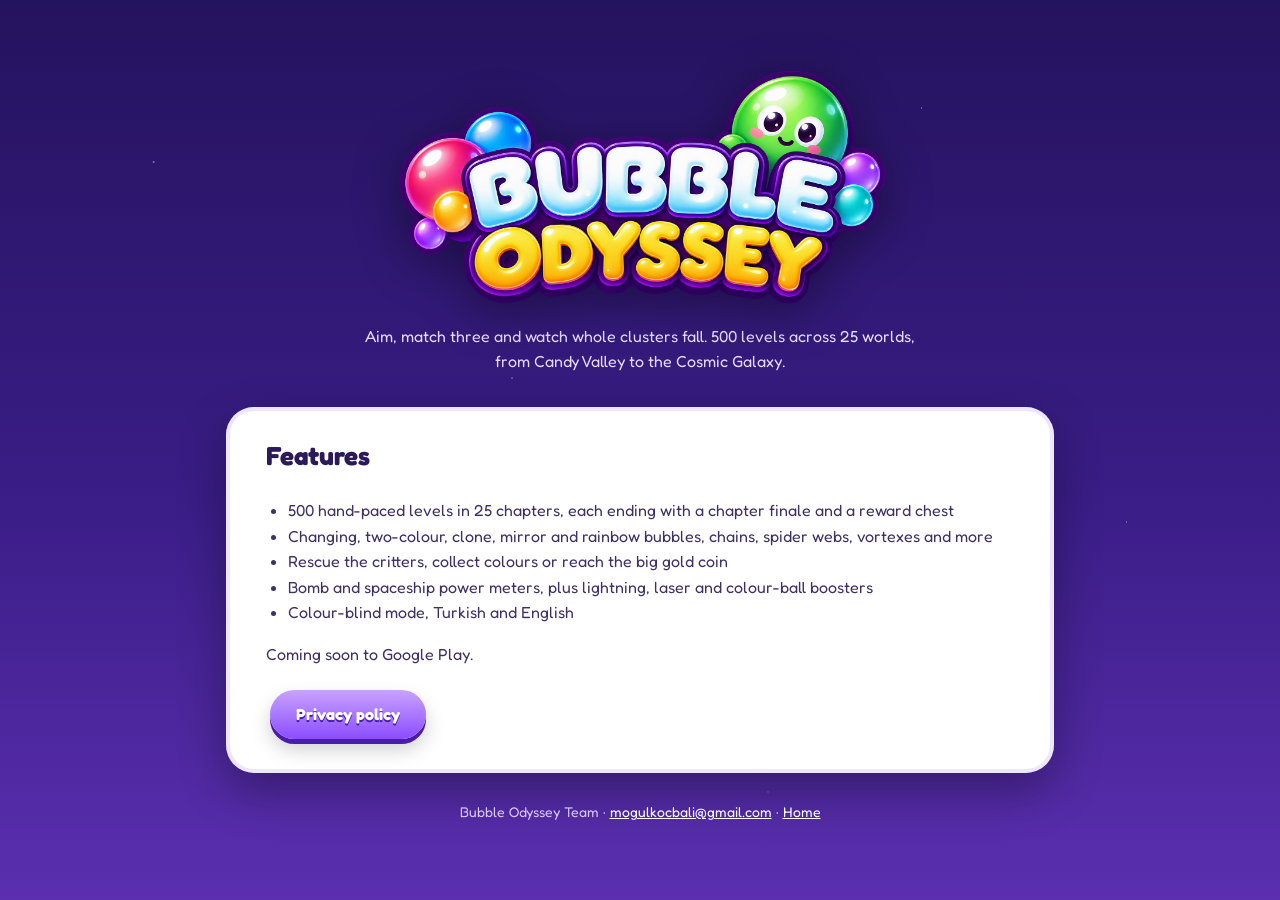
==== bubble-odyssey/index.html @ 01c54506 "Bubble Odyssey Team site: privacy policy (EN/TR) and app-ads.txt Co-Authored-By: Claude Opus 5.5 <no" ====
<!doctype html>
<html lang="en">
<head>
  <meta charset="utf-8">
  <meta name="viewport" content="width=device-width, initial-scale=1">
  <title>Bubble Odyssey</title>
  <meta name="description" content="Bubble Odyssey — a colourful bubble shooter with 500 levels in 25 worlds.">
  <link rel="icon" href="icon.png">
  <link rel="preconnect" href="https://fonts.googleapis.com">
  <link rel="stylesheet" href="https://fonts.googleapis.com/css2?family=Fredoka:wght@400;600;700&display=swap">
  <link rel="stylesheet" href="../style.css">
</head>
<body>
  <div class="wrap">
    <header class="hero">
      <img class="logo" src="logo.webp" alt="Bubble Odyssey" width="520" height="260">
      <p>Aim, match three and watch whole clusters fall. 500 levels across 25 worlds, from Candy Valley to the Cosmic Galaxy.</p>
    </header>

    <section class="card">
      <h2>Features</h2>
      <ul>
        <li>500 hand-paced levels in 25 chapters, each ending with a chapter finale and a reward chest</li>
        <li>Changing, two-colour, clone, mirror and rainbow bubbles, chains, spider webs, vortexes and more</li>
        <li>Rescue the critters, collect colours or reach the big gold coin</li>
        <li>Bomb and spaceship power meters, plus lightning, laser and colour-ball boosters</li>
        <li>Colour-blind mode, Turkish and English</li>
      </ul>
      <p>Coming soon to Google Play.</p>
      <a class="btn secondary" href="privacy.html">Privacy policy</a>
    </section>

    <footer>
      Bubble Odyssey Team · <a href="mailto:mogulkocbali@gmail.com">mogulkocbali@gmail.com</a> · <a href="../">Home</a>
    </footer>
  </div>
</body>
</html>
---- style.css ----
:root {
  --bg1: #24135e;
  --bg2: #5b2fb0;
  --card: #ffffff;
  --ink: #2b1a5a;
  --muted: #6b5f8f;
  --accent: #ff4f9e;
  --green: #36c23c;
  --line: #e6dcff;
}
* { box-sizing: border-box; }
html { -webkit-text-size-adjust: 100%; }
body {
  margin: 0;
  font-family: "Fredoka", system-ui, -apple-system, "Segoe UI", Roboto, sans-serif;
  color: var(--ink);
  background: linear-gradient(180deg, var(--bg1), #3a1d86 55%, var(--bg2)) fixed;
  min-height: 100vh;
  line-height: 1.6;
}
body::before {
  /* soft stars */
  content: "";
  position: fixed;
  inset: 0;
  pointer-events: none;
  background-image:
    radial-gradient(1.5px 1.5px at 12% 18%, #fff8, transparent),
    radial-gradient(1px 1px at 72% 12%, #fff9, transparent),
    radial-gradient(1.5px 1.5px at 40% 42%, #fff6, transparent),
    radial-gradient(1px 1px at 88% 58%, #fff8, transparent),
    radial-gradient(1.5px 1.5px at 22% 76%, #fff7, transparent),
    radial-gradient(1px 1px at 60% 88%, #fff6, transparent);
}
a { color: #7a3df0; }
.wrap { max-width: 860px; margin: 0 auto; padding: 32px 16px 64px; position: relative; }
.hero { text-align: center; color: #fff; padding: 24px 0 8px; }
.hero img.logo { width: min(520px, 100%); height: auto; filter: drop-shadow(0 10px 24px #0006); }
.hero h1 { font-size: clamp(28px, 6vw, 44px); margin: 8px 0 4px; }
.hero p { color: #e6dcff; margin: 0 auto; max-width: 560px; }
.card {
  background: var(--card);
  border-radius: 28px;
  padding: 28px clamp(18px, 4vw, 40px);
  margin-top: 24px;
  box-shadow: 0 18px 48px #0005, inset 0 0 0 4px #c9b5ff55;
}
.card h2 { margin-top: 0; font-size: 26px; }
.card h3 { margin: 28px 0 6px; font-size: 19px; color: #4b1ca8; }
.card p, .card li { color: #3d3263; }
.card ul { padding-left: 22px; }
.muted { color: var(--muted); font-size: 14px; }
.btn {
  display: inline-block;
  background: linear-gradient(#8ff06a, #36c23c);
  color: #fff;
  text-decoration: none;
  font-weight: 700;
  padding: 12px 26px;
  border-radius: 999px;
  box-shadow: 0 5px 0 #1b7d2a, 0 10px 20px #0003;
  text-shadow: 0 2px 0 #1b7d2a;
  margin: 6px 4px;
}
.btn.secondary { background: linear-gradient(#c9a2ff, #8a4dff); box-shadow: 0 5px 0 #4b1ca8, 0 10px 20px #0003; text-shadow: 0 2px 0 #4b1ca8; }
.game { display: flex; gap: 20px; align-items: center; flex-wrap: wrap; }
.game img { width: 112px; height: 112px; border-radius: 26px; box-shadow: 0 8px 20px #0003; }
.game div { flex: 1; min-width: 220px; }
.lang { display: flex; gap: 8px; justify-content: center; margin-top: 16px; }
.lang button {
  border: 0; border-radius: 999px; padding: 8px 18px; font: inherit; font-weight: 700; cursor: pointer;
  background: #ffffff22; color: #fff;
}
.lang button[aria-pressed="true"] { background: #fff; color: var(--ink); }
[data-lang] { display: none; }
[data-lang].on { display: block; }
table { border-collapse: collapse; width: 100%; font-size: 15px; }
th, td { text-align: left; padding: 10px; border-bottom: 1px solid var(--line); vertical-align: top; }
th { color: #4b1ca8; }
.table-scroll { overflow-x: auto; }
footer { text-align: center; color: #d9c8ff; font-size: 14px; margin-top: 28px; }
footer a { color: #fff; }
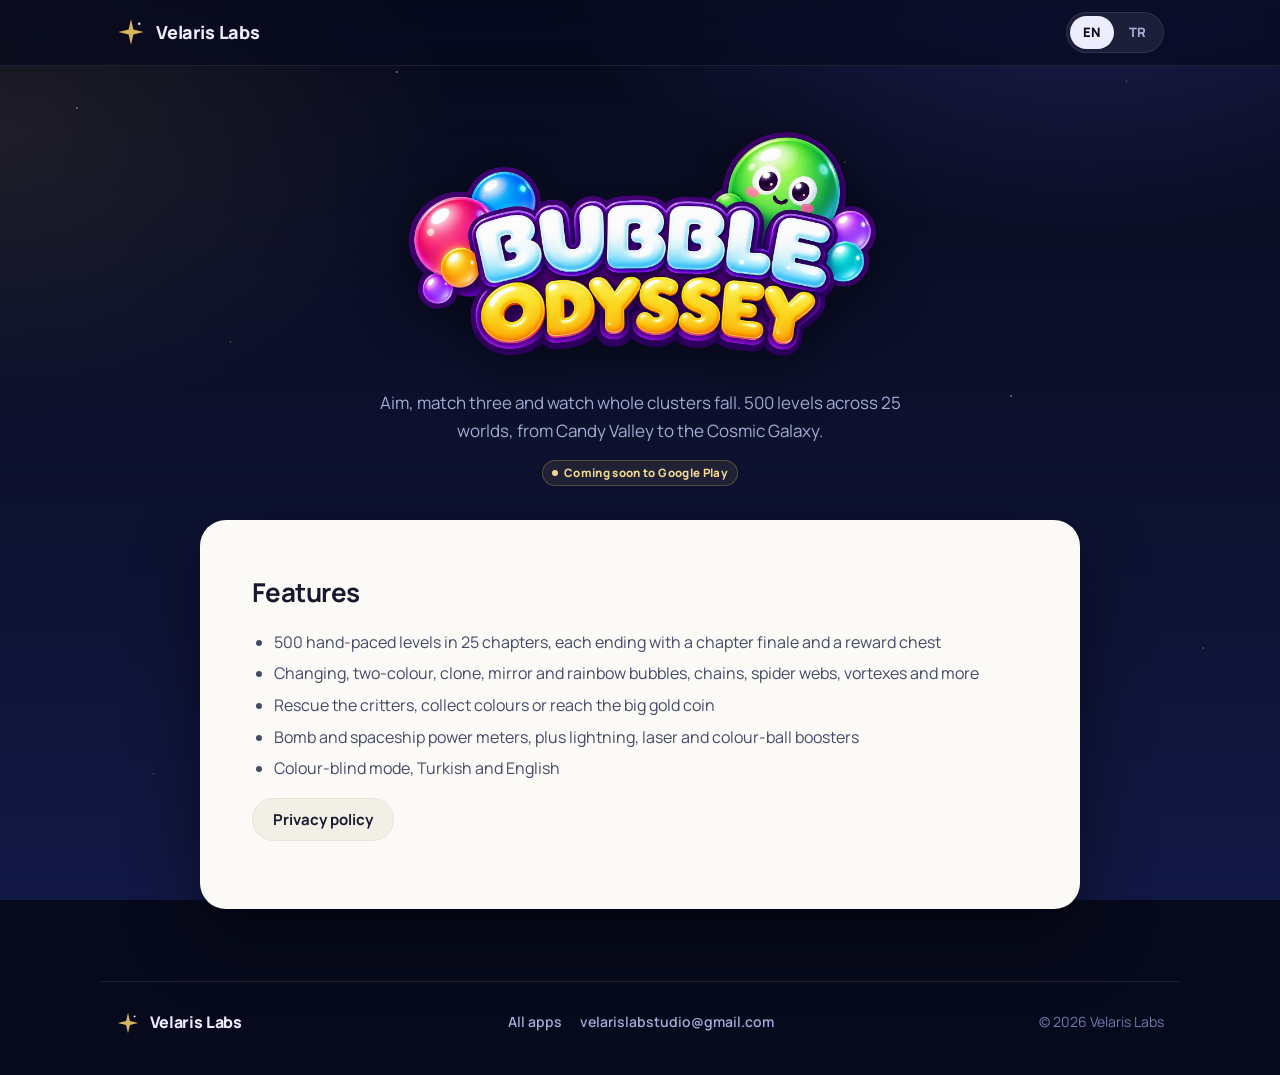
==== commit 8db6dc6a: "Velaris Labs site refresh: new contact address, English by default, one design - Contact email is no" ====
--- a/bubble-odyssey/index.html
+++ b/bubble-odyssey/index.html
@@ -1,38 +1,78 @@
 <!doctype html>
-<html lang="en">
+<html lang="en" data-ui="en" data-title-en="Bubble Odyssey | Velaris Labs" data-title-tr="Bubble Odyssey | Velaris Labs">
 <head>
   <meta charset="utf-8">
   <meta name="viewport" content="width=device-width, initial-scale=1">
-  <title>Bubble Odyssey</title>
-  <meta name="description" content="Bubble Odyssey — a colourful bubble shooter with 500 levels in 25 worlds.">
+  <title>Bubble Odyssey | Velaris Labs</title>
+  <meta name="description" content="Bubble Odyssey: a colourful bubble shooter with 500 levels in 25 worlds, by Velaris Labs.">
+  <meta name="theme-color" content="#070a1c">
+  <meta property="og:type" content="website">
+  <meta property="og:title" content="Bubble Odyssey">
+  <meta property="og:description" content="A colourful bubble shooter with 500 levels in 25 worlds.">
+  <meta property="og:image" content="https://balimogulkoc.github.io/bubble-odyssey/icon.png">
   <link rel="icon" href="icon.png">
   <link rel="preconnect" href="https://fonts.googleapis.com">
-  <link rel="stylesheet" href="https://fonts.googleapis.com/css2?family=Fredoka:wght@400;600;700&display=swap">
+  <link rel="preconnect" href="https://fonts.gstatic.com" crossorigin>
+  <link rel="stylesheet" href="https://fonts.googleapis.com/css2?family=Manrope:wght@400;500;600;700;800&display=swap">
   <link rel="stylesheet" href="../style.css">
+  <script src="../site.js"></script>
 </head>
 <body>
-  <div class="wrap">
-    <header class="hero">
-      <img class="logo" src="logo.webp" alt="Bubble Odyssey" width="520" height="260">
-      <p>Aim, match three and watch whole clusters fall. 500 levels across 25 worlds, from Candy Valley to the Cosmic Galaxy.</p>
-    </header>
+  <header class="nav">
+    <div class="nav-in">
+      <a class="brand" href="../" aria-label="Velaris Labs home">
+        <svg viewBox="0 0 40 40" aria-hidden="true"><path d="M20 3 L23.2 16.8 L37 20 L23.2 23.2 L20 37 L16.8 23.2 L3 20 L16.8 16.8 Z" fill="#d8b45f"/><circle cx="31" cy="9" r="1.6" fill="#eceeff"/></svg>
+        <span>Velaris Labs</span>
+      </a>
+      <div class="lang" role="group" aria-label="Language / Dil">
+        <button type="button" data-set-lang="en" aria-pressed="true">EN</button>
+        <button type="button" data-set-lang="tr" aria-pressed="false">TR</button>
+      </div>
+    </div>
+  </header>
 
-    <section class="card">
-      <h2>Features</h2>
-      <ul>
+  <div class="doc-head">
+    <img class="logo" src="logo.webp" alt="Bubble Odyssey" width="500" height="250">
+    <p class="lede">
+      <span lang="en">Aim, match three and watch whole clusters fall. 500 levels across 25 worlds, from Candy Valley to the Cosmic Galaxy.</span>
+      <span lang="tr">Nişan al, üç rengi eşleştir ve koca kümelerin düşüşünü izle. Şeker Vadisi'nden Kozmik Galaksi'ye 25 dünyada 500 seviye.</span>
+    </p>
+    <span class="badge soon"><span lang="en">Coming soon to Google Play</span><span lang="tr">Yakında Google Play'de</span></span>
+  </div>
+
+  <main class="page-pad">
+    <article class="paper">
+      <h2><span lang="en">Features</span><span lang="tr">Özellikler</span></h2>
+      <ul lang="en">
         <li>500 hand-paced levels in 25 chapters, each ending with a chapter finale and a reward chest</li>
         <li>Changing, two-colour, clone, mirror and rainbow bubbles, chains, spider webs, vortexes and more</li>
         <li>Rescue the critters, collect colours or reach the big gold coin</li>
         <li>Bomb and spaceship power meters, plus lightning, laser and colour-ball boosters</li>
         <li>Colour-blind mode, Turkish and English</li>
       </ul>
-      <p>Coming soon to Google Play.</p>
-      <a class="btn secondary" href="privacy.html">Privacy policy</a>
-    </section>
+      <ul lang="tr">
+        <li>25 bölümde, elle dengelenmiş 500 seviye; her bölüm bir final seviyesi ve ödül sandığıyla biter</li>
+        <li>Değişen, iki renkli, klon, ayna ve gökkuşağı balonlar, zincirler, örümcek ağları, girdaplar ve daha fazlası</li>
+        <li>Yaratıkları kurtar, renkleri topla ya da büyük altın paraya ulaş</li>
+        <li>Bomba ve uzay gemisi güç göstergeleri; şimşek, lazer ve renk topu güçlendiricileri</li>
+        <li>Renk körlüğü modu, Türkçe ve İngilizce</li>
+      </ul>
+      <p>
+        <a class="btn" href="privacy.html"><span lang="en">Privacy policy</span><span lang="tr">Gizlilik politikası</span></a>
+      </p>
+    </article>
+  </main>
 
-    <footer>
-      Bubble Odyssey Team · <a href="mailto:mogulkocbali@gmail.com">mogulkocbali@gmail.com</a> · <a href="../">Home</a>
-    </footer>
-  </div>
+  <footer class="foot">
+    <a class="brand" href="../" aria-label="Velaris Labs home">
+      <svg viewBox="0 0 40 40" aria-hidden="true"><path d="M20 3 L23.2 16.8 L37 20 L23.2 23.2 L20 37 L16.8 23.2 L3 20 L16.8 16.8 Z" fill="#d8b45f"/><circle cx="31" cy="9" r="1.6" fill="#eceeff"/></svg>
+      <span>Velaris Labs</span>
+    </a>
+    <nav aria-label="Footer">
+      <a href="../"><span lang="en">All apps</span><span lang="tr">Tüm uygulamalar</span></a>
+      <a href="mailto:velarislabstudio@gmail.com">velarislabstudio@gmail.com</a>
+    </nav>
+    <span>© <span data-year>2026</span> Velaris Labs</span>
+  </footer>
 </body>
 </html>
--- a/style.css
+++ b/style.css
@@ -1,82 +1,278 @@
+/* Velaris Labs: one stylesheet for every page on this site (home, game page, privacy policies, 404).
+   Language visibility: html[data-ui] decides which of lang="en" / lang="tr" is shown (see site.js). */
 :root {
-  --bg1: #24135e;
-  --bg2: #5b2fb0;
-  --card: #ffffff;
-  --ink: #2b1a5a;
-  --muted: #6b5f8f;
-  --accent: #ff4f9e;
-  --green: #36c23c;
-  --line: #e6dcff;
-}
+  --night: #070a1c;
+  --night-2: #0d1230;
+  --indigo: #1c2366;
+  --gold: #d8b45f;
+  --gold-2: #f1d995;
+  --gold-ink: #2a2006;
+  --text: #eceeff;
+  --muted: #a6acd6;
+  --faint: #737aac;
+  --glass: rgba(255, 255, 255, 0.04);
+  --glass-2: rgba(255, 255, 255, 0.075);
+  --stroke: rgba(255, 255, 255, 0.09);
+  --stroke-2: rgba(255, 255, 255, 0.18);
+  --live: #8ff0b8;
+  --paper: #fbfaf6;
+  --paper-2: #f2efe6;
+  --ink: #171a2e;
+  --ink-2: #444a68;
+  --ink-3: #7a7f99;
+  --rule: #e6e2d6;
+  --link-paper: #2f43c4;
+  --radius: 22px;
+  --wrap: 1080px;
+}
+
+html[data-ui="tr"] [lang="en"],
+html[data-ui="en"] [lang="tr"] { display: none !important; }
+
 * { box-sizing: border-box; }
-html { -webkit-text-size-adjust: 100%; }
+html { -webkit-text-size-adjust: 100%; scroll-behavior: smooth; scroll-padding-top: 76px; }
 body {
   margin: 0;
-  font-family: "Fredoka", system-ui, -apple-system, "Segoe UI", Roboto, sans-serif;
-  color: var(--ink);
-  background: linear-gradient(180deg, var(--bg1), #3a1d86 55%, var(--bg2)) fixed;
+  font-family: "Manrope", system-ui, -apple-system, "Segoe UI", Roboto, sans-serif;
+  font-size: 16px;
+  line-height: 1.6;
+  color: var(--text);
+  background:
+    radial-gradient(900px 520px at 85% -8%, rgba(92, 84, 220, 0.30), transparent 62%),
+    radial-gradient(760px 480px at 0% 12%, rgba(216, 180, 95, 0.10), transparent 60%),
+    linear-gradient(180deg, var(--night) 0%, var(--night-2) 55%, #121845 100%) fixed;
+  background-color: var(--night);
   min-height: 100vh;
-  line-height: 1.6;
+  overflow-x: hidden;
 }
 body::before {
-  /* soft stars */
   content: "";
   position: fixed;
   inset: 0;
   pointer-events: none;
+  z-index: 0;
   background-image:
-    radial-gradient(1.5px 1.5px at 12% 18%, #fff8, transparent),
-    radial-gradient(1px 1px at 72% 12%, #fff9, transparent),
-    radial-gradient(1.5px 1.5px at 40% 42%, #fff6, transparent),
-    radial-gradient(1px 1px at 88% 58%, #fff8, transparent),
-    radial-gradient(1.5px 1.5px at 22% 76%, #fff7, transparent),
-    radial-gradient(1px 1px at 60% 88%, #fff6, transparent);
-}
-a { color: #7a3df0; }
-.wrap { max-width: 860px; margin: 0 auto; padding: 32px 16px 64px; position: relative; }
-.hero { text-align: center; color: #fff; padding: 24px 0 8px; }
-.hero img.logo { width: min(520px, 100%); height: auto; filter: drop-shadow(0 10px 24px #0006); }
-.hero h1 { font-size: clamp(28px, 6vw, 44px); margin: 8px 0 4px; }
-.hero p { color: #e6dcff; margin: 0 auto; max-width: 560px; }
-.card {
-  background: var(--card);
-  border-radius: 28px;
-  padding: 28px clamp(18px, 4vw, 40px);
-  margin-top: 24px;
-  box-shadow: 0 18px 48px #0005, inset 0 0 0 4px #c9b5ff55;
-}
-.card h2 { margin-top: 0; font-size: 26px; }
-.card h3 { margin: 28px 0 6px; font-size: 19px; color: #4b1ca8; }
-.card p, .card li { color: #3d3263; }
-.card ul { padding-left: 22px; }
-.muted { color: var(--muted); font-size: 14px; }
+    radial-gradient(1.2px 1.2px at 6% 12%, #fffa, transparent),
+    radial-gradient(1px 1px at 18% 38%, #fff7, transparent),
+    radial-gradient(1.4px 1.4px at 31% 8%, #fff9, transparent),
+    radial-gradient(1px 1px at 44% 27%, #fff6, transparent),
+    radial-gradient(1.3px 1.3px at 57% 64%, #fff6, transparent),
+    radial-gradient(1px 1px at 66% 18%, #fff8, transparent),
+    radial-gradient(1.5px 1.5px at 79% 44%, #fff9, transparent),
+    radial-gradient(1px 1px at 88% 9%, #fff7, transparent),
+    radial-gradient(1.2px 1.2px at 94% 72%, #fff6, transparent),
+    radial-gradient(1px 1px at 12% 86%, #fff6, transparent),
+    radial-gradient(1.3px 1.3px at 37% 93%, #fff5, transparent),
+    radial-gradient(1px 1px at 72% 88%, #fff6, transparent);
+}
+body > * { position: relative; z-index: 1; }
+
+a { color: var(--gold-2); }
+img { max-width: 100%; }
+:focus-visible { outline: 2px solid var(--gold); outline-offset: 3px; border-radius: 8px; }
+.sr-only { position: absolute; width: 1px; height: 1px; padding: 0; margin: -1px; overflow: hidden; clip: rect(0 0 0 0); white-space: nowrap; border: 0; }
+.skip { position: absolute; left: 12px; top: -48px; z-index: 50; background: var(--gold); color: var(--gold-ink); font-weight: 800; padding: 8px 14px; border-radius: 10px; text-decoration: none; }
+.skip:focus { top: 12px; }
+
+/* ---------- Top bar ---------- */
+.nav {
+  position: sticky;
+  top: 0;
+  z-index: 20;
+  background: rgba(7, 10, 28, 0.72);
+  -webkit-backdrop-filter: saturate(140%) blur(14px);
+  backdrop-filter: saturate(140%) blur(14px);
+  border-bottom: 1px solid var(--stroke);
+}
+.nav-in { max-width: var(--wrap); margin: 0 auto; padding: 12px 16px; display: flex; align-items: center; gap: 12px; }
+.brand { display: inline-flex; align-items: center; gap: 10px; color: var(--text); text-decoration: none; font-weight: 800; font-size: 18px; letter-spacing: -0.01em; }
+.brand svg { width: 30px; height: 30px; flex: none; }
+.nav-links { display: flex; gap: 2px; margin-left: auto; }
+.nav-links a { color: var(--muted); text-decoration: none; font-weight: 600; font-size: 14.5px; padding: 8px 12px; border-radius: 999px; }
+.nav-links a:hover { color: var(--text); background: var(--glass-2); }
+.lang { display: inline-flex; gap: 2px; padding: 3px; border-radius: 999px; background: var(--glass-2); border: 1px solid var(--stroke); margin-left: auto; flex: none; }
+.nav-links + .lang { margin-left: 8px; }
+.lang button {
+  border: 0; border-radius: 999px; padding: 6px 13px; font: inherit; font-size: 13px; font-weight: 800; letter-spacing: 0.04em;
+  cursor: pointer; background: transparent; color: var(--muted);
+}
+.lang button:hover { color: var(--text); }
+.lang button[aria-pressed="true"] { background: var(--text); color: var(--night); }
+@media (max-width: 680px) {
+  .nav-links { display: none; }
+  .nav-links + .lang { margin-left: auto; }
+}
+
+/* ---------- Buttons ---------- */
 .btn {
-  display: inline-block;
-  background: linear-gradient(#8ff06a, #36c23c);
-  color: #fff;
-  text-decoration: none;
-  font-weight: 700;
-  padding: 12px 26px;
-  border-radius: 999px;
-  box-shadow: 0 5px 0 #1b7d2a, 0 10px 20px #0003;
-  text-shadow: 0 2px 0 #1b7d2a;
-  margin: 6px 4px;
-}
-.btn.secondary { background: linear-gradient(#c9a2ff, #8a4dff); box-shadow: 0 5px 0 #4b1ca8, 0 10px 20px #0003; text-shadow: 0 2px 0 #4b1ca8; }
-.game { display: flex; gap: 20px; align-items: center; flex-wrap: wrap; }
-.game img { width: 112px; height: 112px; border-radius: 26px; box-shadow: 0 8px 20px #0003; }
-.game div { flex: 1; min-width: 220px; }
-.lang { display: flex; gap: 8px; justify-content: center; margin-top: 16px; }
-.lang button {
-  border: 0; border-radius: 999px; padding: 8px 18px; font: inherit; font-weight: 700; cursor: pointer;
-  background: #ffffff22; color: #fff;
-}
-.lang button[aria-pressed="true"] { background: #fff; color: var(--ink); }
-[data-lang] { display: none; }
-[data-lang].on { display: block; }
-table { border-collapse: collapse; width: 100%; font-size: 15px; }
-th, td { text-align: left; padding: 10px; border-bottom: 1px solid var(--line); vertical-align: top; }
-th { color: #4b1ca8; }
-.table-scroll { overflow-x: auto; }
-footer { text-align: center; color: #d9c8ff; font-size: 14px; margin-top: 28px; }
-footer a { color: #fff; }
+  display: inline-flex; align-items: center; justify-content: center; gap: 8px;
+  font: inherit; font-weight: 700; font-size: 15px; line-height: 1;
+  padding: 13px 20px; border-radius: 999px; text-decoration: none; cursor: pointer;
+  border: 1px solid var(--stroke-2); background: var(--glass-2); color: var(--text);
+  transition: transform 0.15s ease, background 0.15s ease, border-color 0.15s ease, box-shadow 0.15s ease;
+}
+.btn:hover { background: rgba(255, 255, 255, 0.12); border-color: rgba(255, 255, 255, 0.28); transform: translateY(-1px); }
+.btn svg { width: 17px; height: 17px; flex: none; }
+.btn.gold { background: linear-gradient(180deg, var(--gold-2), var(--gold)); color: var(--gold-ink); border-color: transparent; box-shadow: 0 8px 24px rgba(216, 180, 95, 0.25); }
+.btn.gold:hover { box-shadow: 0 10px 30px rgba(216, 180, 95, 0.38); }
+.btn.small { padding: 10px 16px; font-size: 14px; }
+.btn .when-copied { display: none; }
+.btn.copied .when-idle { display: none; }
+.btn.copied .when-copied { display: inline; }
+.btn.copied { border-color: rgba(143, 240, 184, 0.5); color: var(--live); }
+
+/* ---------- Home: hero ---------- */
+.section { max-width: var(--wrap); margin: 0 auto; padding: 0 16px; }
+.hero { display: grid; grid-template-columns: minmax(0, 1.12fr) minmax(0, 0.88fr); gap: 40px; align-items: center; padding-top: 72px; padding-bottom: 56px; }
+.eyebrow {
+  display: inline-flex; align-items: center; gap: 8px; margin: 0 0 22px;
+  font-size: 12.5px; font-weight: 800; letter-spacing: 0.1em; text-transform: uppercase; color: var(--gold-2);
+  padding: 7px 13px; border-radius: 999px; border: 1px solid rgba(216, 180, 95, 0.32); background: rgba(216, 180, 95, 0.08);
+}
+.eyebrow::before { content: ""; width: 6px; height: 6px; border-radius: 50%; background: var(--gold); box-shadow: 0 0 10px var(--gold); }
+.hero h1 { font-size: clamp(38px, 6.2vw, 64px); line-height: 1.04; letter-spacing: -0.035em; font-weight: 800; margin: 0; }
+.hero h1 em {
+  font-style: normal;
+  background: linear-gradient(100deg, var(--gold-2) 10%, var(--gold) 60%, #c59a3f 100%);
+  -webkit-background-clip: text; background-clip: text; color: transparent;
+}
+.hero .lede { color: var(--muted); font-size: clamp(16.5px, 1.9vw, 19px); max-width: 540px; margin: 22px 0 30px; }
+.cta { display: flex; flex-wrap: wrap; gap: 12px; }
+
+.orbit { position: relative; width: 100%; max-width: 420px; aspect-ratio: 1 / 1; margin: 0 auto; }
+.orbit .rings { position: absolute; inset: 0; width: 100%; height: 100%; }
+.orbit .core { position: absolute; left: 50%; top: 50%; width: 22%; transform: translate(-50%, -50%); filter: drop-shadow(0 0 22px rgba(216, 180, 95, 0.55)); }
+.orbit .core svg { display: block; width: 100%; height: auto; }
+.orbit img {
+  position: absolute; width: 21%; height: auto; aspect-ratio: 1 / 1; border-radius: 24%;
+  box-shadow: 0 14px 34px rgba(0, 0, 0, 0.45), 0 0 0 1px rgba(255, 255, 255, 0.08);
+  transform: translate(-50%, -50%);
+  animation: drift 7s ease-in-out infinite;
+}
+.orbit .p1 { left: 22%; top: 24%; }
+.orbit .p2 { left: 80%; top: 19%; animation-delay: -2s; }
+.orbit .p3 { left: 84%; top: 72%; animation-delay: -4s; }
+.orbit .p4 { left: 25%; top: 80%; animation-delay: -5.5s; }
+@keyframes drift {
+  0%, 100% { transform: translate(-50%, -50%); }
+  50% { transform: translate(-50%, calc(-50% - 8px)); }
+}
+@media (prefers-reduced-motion: reduce) {
+  html { scroll-behavior: auto; }
+  .orbit img { animation: none; }
+  .btn, .app { transition: none; }
+}
+@media (max-width: 860px) {
+  .hero { grid-template-columns: 1fr; padding-top: 44px; gap: 28px; text-align: left; }
+  .orbit { max-width: 300px; }
+}
+@media (max-width: 420px) {
+  .eyebrow { font-size: 11px; letter-spacing: 0.06em; padding: 6px 11px; }
+}
+
+/* ---------- Home: sections ---------- */
+.block { padding-top: 56px; padding-bottom: 8px; }
+.block-head { max-width: 640px; margin-bottom: 26px; }
+.kicker { font-size: 12.5px; font-weight: 800; letter-spacing: 0.12em; text-transform: uppercase; color: var(--gold); margin: 0 0 8px; }
+.block h2 { font-size: clamp(28px, 4vw, 38px); line-height: 1.12; letter-spacing: -0.025em; margin: 0 0 10px; font-weight: 800; }
+.block-head p { color: var(--muted); margin: 0; font-size: 16.5px; }
+
+.apps { display: grid; grid-template-columns: repeat(2, minmax(0, 1fr)); gap: 18px; }
+@media (max-width: 760px) { .apps { grid-template-columns: 1fr; } }
+.app {
+  display: flex; flex-direction: column; gap: 16px;
+  padding: 22px; border-radius: var(--radius);
+  background: linear-gradient(180deg, rgba(255, 255, 255, 0.07), rgba(255, 255, 255, 0.025));
+  border: 1px solid var(--stroke);
+  transition: transform 0.2s ease, border-color 0.2s ease, box-shadow 0.2s ease;
+}
+.app:hover { transform: translateY(-3px); border-color: var(--stroke-2); box-shadow: 0 18px 40px rgba(0, 0, 0, 0.3); }
+.app-head { display: flex; gap: 16px; align-items: center; }
+.app-head img { width: 68px; height: 68px; border-radius: 17px; flex: none; box-shadow: 0 8px 20px rgba(0, 0, 0, 0.35), 0 0 0 1px rgba(255, 255, 255, 0.08); }
+.app h3 { margin: 0 0 6px; font-size: 19px; line-height: 1.25; font-weight: 800; letter-spacing: -0.01em; }
+.meta { display: flex; flex-wrap: wrap; align-items: center; gap: 6px 8px; }
+.tag { font-size: 13px; font-weight: 600; color: var(--muted); }
+.badge { display: inline-flex; align-items: center; gap: 6px; font-size: 11.5px; font-weight: 800; letter-spacing: 0.03em; padding: 3px 9px; border-radius: 999px; white-space: nowrap; }
+.badge::before { content: ""; width: 6px; height: 6px; border-radius: 50%; background: currentColor; }
+.badge.live { color: var(--live); background: rgba(143, 240, 184, 0.1); border: 1px solid rgba(143, 240, 184, 0.28); }
+.badge.soon { color: var(--gold-2); background: rgba(216, 180, 95, 0.1); border: 1px solid rgba(216, 180, 95, 0.3); }
+.app-desc { color: var(--muted); margin: 0; flex: 1; }
+.app-actions { display: flex; flex-wrap: wrap; gap: 8px; }
+.app-actions:empty { display: none; }
+.legal { display: flex; flex-wrap: wrap; gap: 4px 18px; padding-top: 14px; border-top: 1px solid var(--stroke); font-size: 14px; }
+.legal a { color: var(--muted); text-decoration: none; font-weight: 600; }
+.legal a:hover { color: var(--text); text-decoration: underline; text-underline-offset: 3px; }
+
+.values { display: grid; grid-template-columns: repeat(3, minmax(0, 1fr)); gap: 16px; }
+@media (max-width: 860px) { .values { grid-template-columns: 1fr; } }
+.value { padding: 22px; border-radius: var(--radius); background: var(--glass); border: 1px solid var(--stroke); }
+.value .ico { width: 42px; height: 42px; border-radius: 12px; display: grid; place-items: center; background: rgba(216, 180, 95, 0.12); color: var(--gold-2); margin-bottom: 14px; }
+.value .ico svg { width: 22px; height: 22px; }
+.value h3 { margin: 0 0 6px; font-size: 17px; font-weight: 800; }
+.value p { margin: 0; color: var(--muted); font-size: 15px; }
+
+.contact {
+  display: grid; grid-template-columns: minmax(0, 1fr) auto; gap: 24px; align-items: center;
+  padding: clamp(24px, 4vw, 40px); border-radius: 28px;
+  background:
+    radial-gradient(600px 240px at 100% 0%, rgba(216, 180, 95, 0.16), transparent 70%),
+    linear-gradient(180deg, rgba(255, 255, 255, 0.08), rgba(255, 255, 255, 0.03));
+  border: 1px solid rgba(216, 180, 95, 0.28);
+}
+.contact h2 { margin: 0 0 8px; }
+.contact p { margin: 0; color: var(--muted); max-width: 520px; }
+.contact .mail { display: inline-block; margin-top: 14px; font-size: clamp(18px, 2.6vw, 22px); font-weight: 800; color: var(--text); text-decoration: none; word-break: break-all; }
+.contact .mail:hover { color: var(--gold-2); }
+.contact .cta { justify-content: flex-end; }
+@media (max-width: 760px) {
+  .contact { grid-template-columns: 1fr; }
+  .contact .cta { justify-content: flex-start; }
+}
+
+/* ---------- Footer ---------- */
+.foot { max-width: var(--wrap); margin: 72px auto 0; padding: 28px 16px 40px; border-top: 1px solid var(--stroke); display: flex; flex-wrap: wrap; align-items: center; justify-content: space-between; gap: 14px 24px; color: var(--faint); font-size: 14px; }
+.foot .brand { font-size: 16px; }
+.foot .brand svg { width: 24px; height: 24px; }
+.foot nav { display: flex; flex-wrap: wrap; gap: 6px 18px; }
+.foot a:not(.brand) { color: var(--muted); text-decoration: none; font-weight: 600; }
+.foot a:not(.brand):hover { color: var(--text); }
+
+/* ---------- Document pages (privacy policies, game page) ---------- */
+.doc-head { max-width: 880px; margin: 0 auto; padding: 52px 16px 6px; text-align: center; }
+.doc-head img.icon { width: 88px; height: 88px; border-radius: 22px; box-shadow: 0 14px 34px rgba(0, 0, 0, 0.45), 0 0 0 1px rgba(255, 255, 255, 0.08); }
+.doc-head img.logo { width: min(500px, 100%); height: auto; filter: drop-shadow(0 12px 26px rgba(0, 0, 0, 0.5)); }
+.doc-head h1 { margin: 14px 0 4px; font-size: clamp(30px, 5vw, 44px); line-height: 1.1; letter-spacing: -0.03em; font-weight: 800; }
+.doc-head .sub { margin: 0; color: var(--gold-2); font-weight: 700; font-size: 17px; }
+.doc-head .lede { margin: 14px auto 0; color: var(--muted); max-width: 580px; font-size: 17px; }
+.doc-head .badge { margin-top: 16px; }
+
+.paper {
+  max-width: 880px; margin: 28px auto 0;
+  background: var(--paper); color: var(--ink);
+  border-radius: 26px; padding: clamp(22px, 5vw, 52px);
+  box-shadow: 0 30px 70px rgba(0, 0, 0, 0.45);
+}
+.page-pad { padding-left: 16px; padding-right: 16px; }
+.paper h2 { margin: 0 0 12px; font-size: 26px; letter-spacing: -0.02em; }
+.paper h3 { margin: 34px 0 8px; font-size: 19px; line-height: 1.3; color: #1d2363; letter-spacing: -0.01em; }
+.paper p, .paper li { color: var(--ink-2); }
+.paper ul { padding-left: 22px; }
+.paper li + li { margin-top: 6px; }
+.paper a { color: var(--link-paper); text-underline-offset: 2px; }
+.paper strong { color: var(--ink); }
+.paper .muted { color: var(--ink-3); font-size: 14px; margin-top: 0; }
+.paper ul.summary { background: var(--paper-2); border: 1px solid var(--rule); border-radius: 16px; padding: 16px 20px 16px 38px; }
+.paper .table-scroll { overflow-x: auto; border: 1px solid var(--rule); border-radius: 14px; margin: 12px 0; }
+.paper table { border-collapse: collapse; width: 100%; min-width: 560px; font-size: 14.5px; }
+.paper th, .paper td { text-align: left; padding: 11px 13px; border-bottom: 1px solid var(--rule); vertical-align: top; }
+.paper tr:last-child td { border-bottom: 0; }
+.paper th { color: #1d2363; background: var(--paper-2); font-weight: 800; }
+.paper .btn { color: var(--ink); background: var(--paper-2); border-color: var(--rule); }
+.paper .btn:hover { background: #ebe7da; }
+.paper .btn.gold { color: var(--gold-ink); background: linear-gradient(180deg, var(--gold-2), var(--gold)); border-color: transparent; }
+
+/* ---------- 404 ---------- */
+.lost { max-width: 560px; margin: 0 auto; padding: 96px 16px 24px; text-align: center; }
+.lost .big { font-size: clamp(80px, 18vw, 140px); line-height: 1; font-weight: 800; letter-spacing: -0.05em; margin: 0; background: linear-gradient(180deg, var(--gold-2), var(--gold)); -webkit-background-clip: text; background-clip: text; color: transparent; }
+.lost h1 { margin: 10px 0 8px; font-size: 26px; }
+.lost p { color: var(--muted); margin: 0 0 26px; }
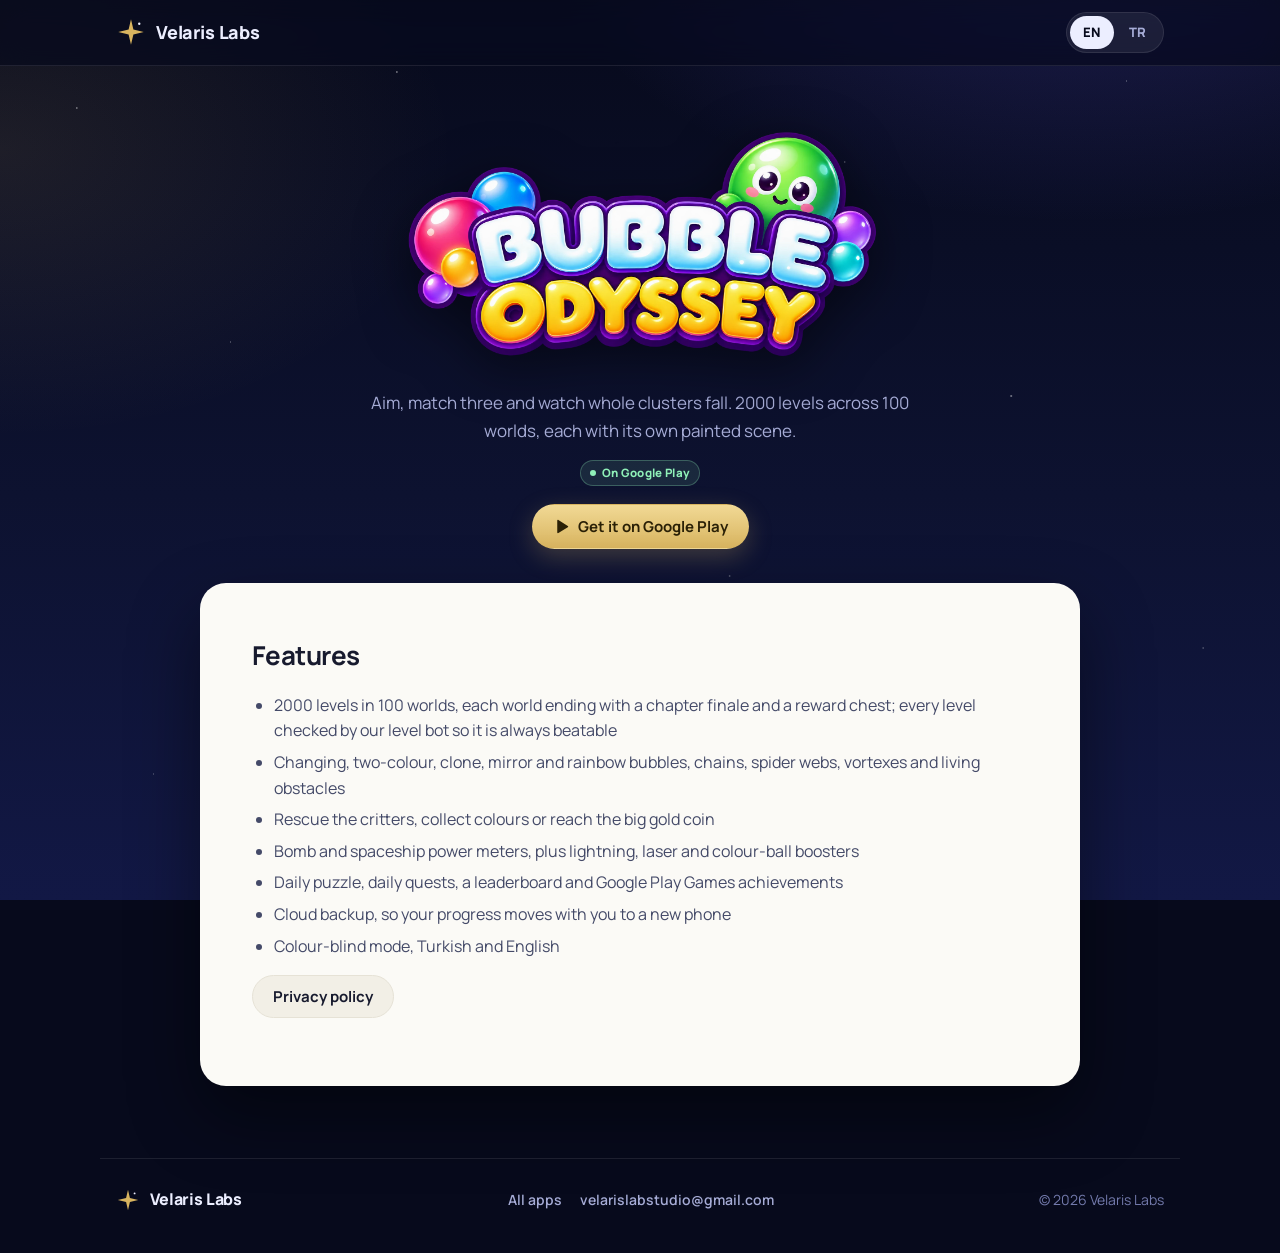
==== commit 3d2a07a8: "Bubble Odyssey is live on Google Play: Play button, 2000 levels in 100 worlds The home page card and" ====
--- a/bubble-odyssey/index.html
+++ b/bubble-odyssey/index.html
@@ -4,11 +4,11 @@
   <meta charset="utf-8">
   <meta name="viewport" content="width=device-width, initial-scale=1">
   <title>Bubble Odyssey | Velaris Labs</title>
-  <meta name="description" content="Bubble Odyssey: a colourful bubble shooter with 500 levels in 25 worlds, by Velaris Labs.">
+  <meta name="description" content="Bubble Odyssey: a colourful bubble shooter with 2000 levels in 100 worlds, by Velaris Labs. Free on Google Play.">
   <meta name="theme-color" content="#070a1c">
   <meta property="og:type" content="website">
   <meta property="og:title" content="Bubble Odyssey">
-  <meta property="og:description" content="A colourful bubble shooter with 500 levels in 25 worlds.">
+  <meta property="og:description" content="A colourful bubble shooter with 2000 levels in 100 worlds. Free on Google Play.">
   <meta property="og:image" content="https://balimogulkoc.github.io/bubble-odyssey/icon.png">
   <link rel="icon" href="icon.png">
   <link rel="preconnect" href="https://fonts.googleapis.com">
@@ -34,27 +34,37 @@
   <div class="doc-head">
     <img class="logo" src="logo.webp" alt="Bubble Odyssey" width="500" height="250">
     <p class="lede">
-      <span lang="en">Aim, match three and watch whole clusters fall. 500 levels across 25 worlds, from Candy Valley to the Cosmic Galaxy.</span>
-      <span lang="tr">Nişan al, üç rengi eşleştir ve koca kümelerin düşüşünü izle. Şeker Vadisi'nden Kozmik Galaksi'ye 25 dünyada 500 seviye.</span>
+      <span lang="en">Aim, match three and watch whole clusters fall. 2000 levels across 100 worlds, each with its own painted scene.</span>
+      <span lang="tr">Nişan al, üç rengi eşleştir ve koca kümelerin düşüşünü izle. Her biri kendi resimli sahnesine sahip 100 dünyada 2000 seviye.</span>
     </p>
-    <span class="badge soon"><span lang="en">Coming soon to Google Play</span><span lang="tr">Yakında Google Play'de</span></span>
+    <span class="badge live"><span lang="en">On Google Play</span><span lang="tr">Google Play'de</span></span>
+    <p class="play-cta">
+      <a class="btn gold" href="https://play.google.com/store/apps/details?id=com.bubbleodyssey.game" rel="noopener">
+        <svg viewBox="0 0 24 24" aria-hidden="true"><path fill="currentColor" d="M6 3.6v16.8c0 .8.9 1.3 1.6.9l13.3-8.4a1 1 0 0 0 0-1.7L7.6 2.8C6.9 2.3 6 2.8 6 3.6z"/></svg>
+        <span lang="en">Get it on Google Play</span><span lang="tr">Google Play'den indir</span>
+      </a>
+    </p>
   </div>
 
   <main class="page-pad">
     <article class="paper">
       <h2><span lang="en">Features</span><span lang="tr">Özellikler</span></h2>
       <ul lang="en">
-        <li>500 hand-paced levels in 25 chapters, each ending with a chapter finale and a reward chest</li>
-        <li>Changing, two-colour, clone, mirror and rainbow bubbles, chains, spider webs, vortexes and more</li>
+        <li>2000 levels in 100 worlds, each world ending with a chapter finale and a reward chest; every level checked by our level bot so it is always beatable</li>
+        <li>Changing, two-colour, clone, mirror and rainbow bubbles, chains, spider webs, vortexes and living obstacles</li>
         <li>Rescue the critters, collect colours or reach the big gold coin</li>
         <li>Bomb and spaceship power meters, plus lightning, laser and colour-ball boosters</li>
+        <li>Daily puzzle, daily quests, a leaderboard and Google Play Games achievements</li>
+        <li>Cloud backup, so your progress moves with you to a new phone</li>
         <li>Colour-blind mode, Turkish and English</li>
       </ul>
       <ul lang="tr">
-        <li>25 bölümde, elle dengelenmiş 500 seviye; her bölüm bir final seviyesi ve ödül sandığıyla biter</li>
-        <li>Değişen, iki renkli, klon, ayna ve gökkuşağı balonlar, zincirler, örümcek ağları, girdaplar ve daha fazlası</li>
+        <li>100 dünyada 2000 seviye; her dünya bir final seviyesi ve ödül sandığıyla biter, her seviye seviye botumuzca denenmiştir, yani her zaman geçilebilir</li>
+        <li>Değişen, iki renkli, klon, ayna ve gökkuşağı balonlar, zincirler, örümcek ağları, girdaplar ve canlı engeller</li>
         <li>Yaratıkları kurtar, renkleri topla ya da büyük altın paraya ulaş</li>
         <li>Bomba ve uzay gemisi güç göstergeleri; şimşek, lazer ve renk topu güçlendiricileri</li>
+        <li>Günlük bulmaca, günlük görevler, sıralama ve Google Play Oyunlar başarımları</li>
+        <li>Bulut yedekleme: yeni telefona geçince ilerlemen seninle gelir</li>
         <li>Renk körlüğü modu, Türkçe ve İngilizce</li>
       </ul>
       <p>
--- a/style.css
+++ b/style.css
@@ -245,6 +245,7 @@
 .doc-head .sub { margin: 0; color: var(--gold-2); font-weight: 700; font-size: 17px; }
 .doc-head .lede { margin: 14px auto 0; color: var(--muted); max-width: 580px; font-size: 17px; }
 .doc-head .badge { margin-top: 16px; }
+.doc-head .play-cta { margin: 18px 0 0; }
 
 .paper {
   max-width: 880px; margin: 28px auto 0;
